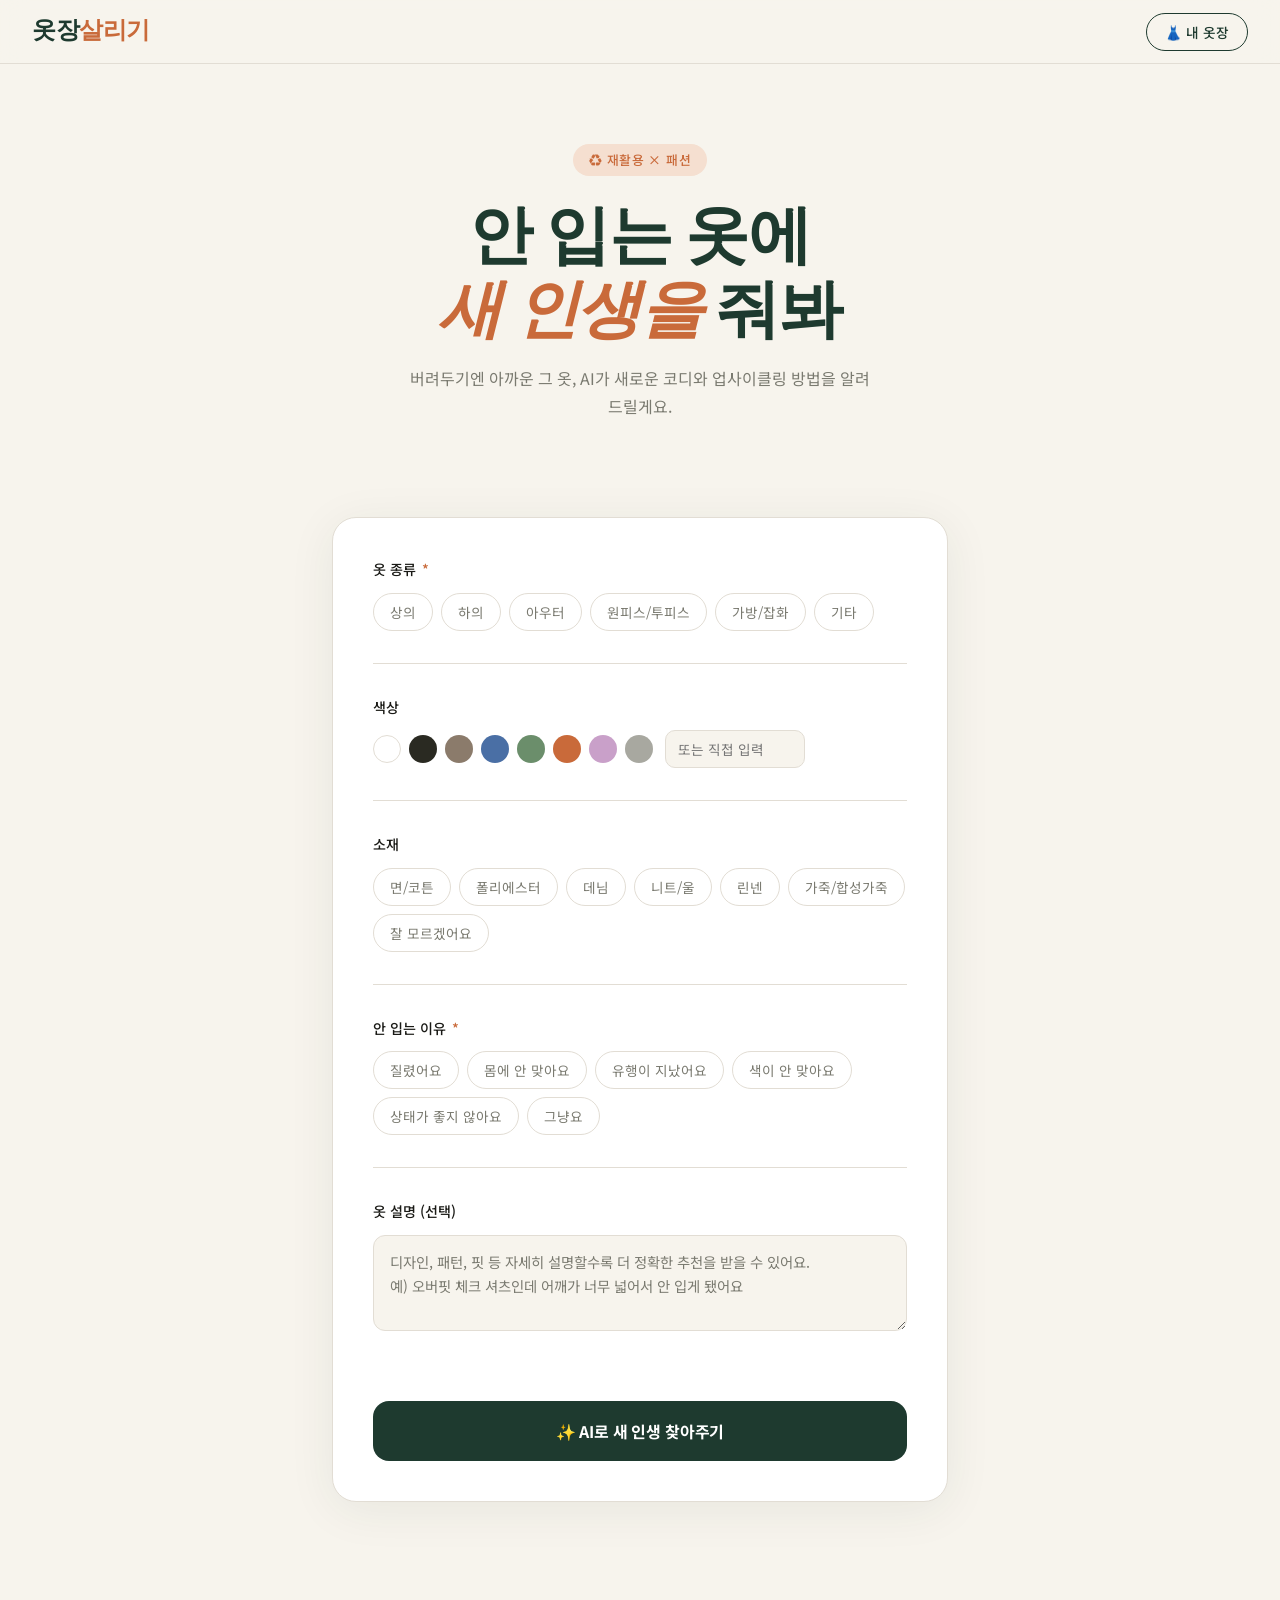
==== index.html @ a814841d "코드 포맷 정리" ====
<!doctype html>
<html lang="ko">
  <head>
    <meta charset="UTF-8" />
    <meta name="viewport" content="width=device-width, initial-scale=1.0" />
    <title>옷장살리기 — 안 입는 옷의 재발견</title>
    <link
      href="https://fonts.googleapis.com/css2?family=Noto+Sans+KR:wght@300;400;500;700&family=Cormorant+Garamond:ital,wght@0,400;0,600;1,400;1,600&display=swap"
      rel="stylesheet"
    />
    <link rel="stylesheet" href="style.css" />
  </head>
  <body>
    <!-- HEADER -->
    <header>
      <div class="logo">옷장<span>살리기</span></div>
      <button class="btn-closet" onclick="openCloset()">👗 내 옷장</button>
    </header>

    <!-- HERO -->
    <section class="hero">
      <div class="hero-badge">♻️ 재활용 × 패션</div>
      <h1>안 입는 옷에<br /><em>새 인생을</em> 줘봐</h1>
      <p>
        버려두기엔 아까운 그 옷, AI가 새로운 코디와 업사이클링 방법을
        알려드릴게요.
      </p>
    </section>

    <!-- FORM SECTION -->
    <section class="form-section" id="formSection">
      <div class="form-card">
        <!-- 종류 -->
        <div class="form-group">
          <label class="form-label">옷 종류 <span class="req">*</span></label>
          <div class="chips" id="chips-type">
            <button class="chip" onclick="toggleChip(this, 'type')">상의</button>
            <button class="chip" onclick="toggleChip(this, 'type')">하의</button>
            <button class="chip" onclick="toggleChip(this, 'type')">아우터</button>
            <button class="chip" onclick="toggleChip(this, 'type')">원피스/투피스</button>
            <button class="chip" onclick="toggleChip(this, 'type')">가방/잡화</button>
            <button class="chip" onclick="toggleChip(this, 'type')">기타</button>
          </div>
        </div>

        <div class="divider"></div>

        <!-- 색상 -->
        <div class="form-group">
          <label class="form-label">색상</label>
          <div style="display: flex; align-items: center; gap: 12px; flex-wrap: wrap">
            <div class="color-swatches" id="swatches">
              <div class="swatch" style="background: #ffffff; border: 1.5px solid #e2ddd4" title="화이트" onclick="selectColor(this, '화이트')"></div>
              <div class="swatch" style="background: #2a2a22" title="블랙" onclick="selectColor(this, '블랙')"></div>
              <div class="swatch" style="background: #8b7b6b" title="베이지/브라운" onclick="selectColor(this, '베이지')"></div>
              <div class="swatch" style="background: #4a6fa5" title="블루" onclick="selectColor(this, '블루')"></div>
              <div class="swatch" style="background: #6b8e6b" title="그린" onclick="selectColor(this, '그린')"></div>
              <div class="swatch" style="background: #c96a3a" title="오렌지/레드" onclick="selectColor(this, '레드/오렌지')"></div>
              <div class="swatch" style="background: #c9a0c9" title="퍼플/핑크" onclick="selectColor(this, '퍼플/핑크')"></div>
              <div class="swatch" style="background: #a8a8a0" title="그레이" onclick="selectColor(this, '그레이')"></div>
            </div>
            <input class="color-text" type="text" id="colorText" placeholder="또는 직접 입력" oninput="clearSwatches()" />
          </div>
        </div>

        <div class="divider"></div>

        <!-- 소재 -->
        <div class="form-group">
          <label class="form-label">소재</label>
          <div class="chips" id="chips-material">
            <button class="chip" onclick="toggleChip(this, 'material')">면/코튼</button>
            <button class="chip" onclick="toggleChip(this, 'material')">폴리에스터</button>
            <button class="chip" onclick="toggleChip(this, 'material')">데님</button>
            <button class="chip" onclick="toggleChip(this, 'material')">니트/울</button>
            <button class="chip" onclick="toggleChip(this, 'material')">린넨</button>
            <button class="chip" onclick="toggleChip(this, 'material')">가죽/합성가죽</button>
            <button class="chip" onclick="toggleChip(this, 'material')">잘 모르겠어요</button>
          </div>
        </div>

        <div class="divider"></div>

        <!-- 이유 -->
        <div class="form-group">
          <label class="form-label">안 입는 이유 <span class="req">*</span></label>
          <div class="chips" id="chips-reason">
            <button class="chip" onclick="toggleChip(this, 'reason')">질렸어요</button>
            <button class="chip" onclick="toggleChip(this, 'reason')">몸에 안 맞아요</button>
            <button class="chip" onclick="toggleChip(this, 'reason')">유행이 지났어요</button>
            <button class="chip" onclick="toggleChip(this, 'reason')">색이 안 맞아요</button>
            <button class="chip" onclick="toggleChip(this, 'reason')">상태가 좋지 않아요</button>
            <button class="chip" onclick="toggleChip(this, 'reason')">그냥요</button>
          </div>
        </div>

        <div class="divider"></div>

        <!-- 추가 설명 -->
        <div class="form-group">
          <label class="form-label">옷 설명 (선택)</label>
          <textarea
            class="form-textarea"
            id="description"
            placeholder="디자인, 패턴, 핏 등 자세히 설명할수록 더 정확한 추천을 받을 수 있어요.&#10;예) 오버핏 체크 셔츠인데 어깨가 너무 넓어서 안 입게 됐어요"
          ></textarea>
        </div>

        <button class="btn-analyze" id="analyzeBtn" onclick="analyze()">
          ✨ AI로 새 인생 찾아주기
        </button>
      </div>
    </section>

    <!-- LOADING -->
    <div class="loading-state" id="loadingState">
      <div class="loading-ring"></div>
      <p class="loading-text" id="loadingText">AI가 옷을 분석하고 있어요...</p>
    </div>

    <!-- RESULT SECTION -->
    <section class="result-section" id="resultSection">
      <div class="result-header">
        <h2>분석 완료! 🎉</h2>
        <p class="result-sub">이 옷에 딱 맞는 방법을 찾았어요</p>
        <div class="result-tags" id="resultTags"></div>
      </div>

      <div class="result-grid">
        <div class="result-card" id="coordCard">
          <div class="result-card-header">
            <div class="card-icon icon-coord">👗</div>
            <div>
              <div class="card-title">코디 추천</div>
              <div class="card-sub">새로운 스타일링 아이디어</div>
            </div>
          </div>
          <div class="result-content" id="coordContent"></div>
        </div>

        <div class="result-card" id="upcycleCard">
          <div class="result-card-header">
            <div class="card-icon icon-upcycle">✂️</div>
            <div>
              <div class="card-title">업사이클링 가이드</div>
              <div class="card-sub">새 아이템으로 변신</div>
            </div>
          </div>
          <div class="result-content" id="upcycleContent"></div>
        </div>
      </div>

      <div class="action-row">
        <button class="btn-save" id="saveBtn" onclick="saveToCloset()">💾 내 옷장에 저장</button>
        <button class="btn-reset" onclick="reset()">다른 옷 분석하기</button>
      </div>
    </section>

    <!-- 내 옷장 MODAL -->
    <div class="overlay" id="overlay" onclick="closeIfOverlay(event)">
      <div class="modal">
        <div class="modal-head">
          <h2 class="modal-title">내 옷장</h2>
          <button class="modal-close" onclick="closeCloset()">✕</button>
        </div>
        <div id="closetList"></div>
      </div>
    </div>

    <script src="script.js"></script>
  </body>
</html>
---- style.css ----
*,
*::before,
*::after {
  box-sizing: border-box;
  margin: 0;
  padding: 0;
}

:root {
  --bg: #f7f4ed;
  --bg-card: #ffffff;
  --primary: #1e3a2f;
  --primary-soft: #2d5444;
  --accent: #c96a3a;
  --accent-light: #f5dfd0;
  --text: #1a1a16;
  --text-muted: #7a7a70;
  --border: #e2ddd4;
  --radius: 20px;
}

html {
  scroll-behavior: smooth;
}

body {
  font-family: "Noto Sans KR", sans-serif;
  background: var(--bg);
  color: var(--text);
  min-height: 100vh;
  line-height: 1.6;
}

/* ── HEADER ── */
header {
  position: sticky;
  top: 0;
  z-index: 100;
  background: rgba(247, 244, 237, 0.9);
  backdrop-filter: blur(12px);
  border-bottom: 1px solid var(--border);
  padding: 0 2rem;
  height: 64px;
  display: flex;
  align-items: center;
  justify-content: space-between;
}

.logo {
  font-family: "Cormorant Garamond", serif;
  font-size: 1.5rem;
  font-weight: 600;
  color: var(--primary);
  letter-spacing: -0.02em;
}
.logo span {
  color: var(--accent);
}

.btn-closet {
  display: flex;
  align-items: center;
  gap: 6px;
  padding: 8px 18px;
  border: 1.5px solid var(--primary);
  border-radius: 100px;
  background: transparent;
  color: var(--primary);
  font-family: "Noto Sans KR", sans-serif;
  font-size: 0.85rem;
  font-weight: 500;
  cursor: pointer;
  transition: all 0.2s;
}
.btn-closet:hover {
  background: var(--primary);
  color: white;
}

/* ── HERO ── */
.hero {
  padding: 5rem 2rem 3rem;
  max-width: 720px;
  margin: 0 auto;
  text-align: center;
}

.hero-badge {
  display: inline-block;
  padding: 6px 16px;
  background: var(--accent-light);
  color: var(--accent);
  border-radius: 100px;
  font-size: 0.8rem;
  font-weight: 500;
  margin-bottom: 1.5rem;
  letter-spacing: 0.03em;
}

.hero h1 {
  font-family: "Cormorant Garamond", serif;
  font-size: clamp(2.6rem, 6vw, 4rem);
  font-weight: 600;
  line-height: 1.15;
  color: var(--primary);
  margin-bottom: 1rem;
  letter-spacing: -0.02em;
}
.hero h1 em {
  font-style: italic;
  color: var(--accent);
}

.hero p {
  font-size: 1rem;
  color: var(--text-muted);
  max-width: 460px;
  margin: 0 auto 3rem;
  line-height: 1.8;
}

/* ── FORM ── */
.form-section {
  max-width: 680px;
  margin: 0 auto;
  padding: 0 2rem 8rem;
}

.form-card {
  background: var(--bg-card);
  border: 1px solid var(--border);
  border-radius: 24px;
  padding: 2.5rem;
  box-shadow: 0 8px 48px rgba(30, 58, 47, 0.07);
}

.form-group {
  margin-bottom: 2rem;
}
.form-group:last-child {
  margin-bottom: 0;
}

.form-label {
  display: block;
  font-size: 0.88rem;
  font-weight: 500;
  color: var(--text);
  margin-bottom: 0.75rem;
}
.form-label .req {
  color: var(--accent);
  margin-left: 2px;
}

.chips {
  display: flex;
  flex-wrap: wrap;
  gap: 8px;
}

.chip {
  padding: 8px 16px;
  border: 1.5px solid var(--border);
  border-radius: 100px;
  background: transparent;
  color: var(--text-muted);
  font-family: "Noto Sans KR", sans-serif;
  font-size: 0.85rem;
  font-weight: 400;
  cursor: pointer;
  transition: all 0.18s;
  user-select: none;
}
.chip:hover {
  border-color: var(--primary);
  color: var(--primary);
  background: rgba(30, 58, 47, 0.04);
}
.chip.active {
  border-color: var(--primary);
  background: var(--primary);
  color: white;
}

.divider {
  height: 1px;
  background: var(--border);
  margin: 2rem 0;
}

.color-swatches {
  display: flex;
  gap: 8px;
  flex-wrap: wrap;
}
.swatch {
  width: 28px;
  height: 28px;
  border-radius: 50%;
  cursor: pointer;
  border: 2px solid transparent;
  transition: transform 0.15s;
}
.swatch:hover {
  transform: scale(1.15);
}
.swatch.active {
  border-color: var(--text);
  transform: scale(1.1);
}

.color-text {
  font-size: 0.85rem;
  color: var(--text-muted);
  padding: 8px 12px;
  border: 1.5px solid var(--border);
  border-radius: 10px;
  background: var(--bg);
  font-family: "Noto Sans KR", sans-serif;
  outline: none;
  width: 140px;
  transition: border-color 0.2s;
}
.color-text:focus {
  border-color: var(--primary);
}

.form-textarea {
  width: 100%;
  padding: 14px 16px;
  border: 1.5px solid var(--border);
  border-radius: 12px;
  background: var(--bg);
  font-family: "Noto Sans KR", sans-serif;
  font-size: 0.9rem;
  color: var(--text);
  resize: vertical;
  min-height: 96px;
  outline: none;
  transition: border-color 0.2s;
  line-height: 1.7;
}
.form-textarea:focus {
  border-color: var(--primary);
}
.form-textarea::placeholder {
  color: var(--text-muted);
}

.btn-analyze {
  width: 100%;
  padding: 18px;
  background: var(--primary);
  color: white;
  border: none;
  border-radius: 16px;
  font-family: "Noto Sans KR", sans-serif;
  font-size: 1rem;
  font-weight: 700;
  cursor: pointer;
  transition: all 0.2s;
  margin-top: 2rem;
  letter-spacing: -0.01em;
}
.btn-analyze:hover {
  background: var(--primary-soft);
  transform: translateY(-2px);
  box-shadow: 0 10px 36px rgba(30, 58, 47, 0.22);
}
.btn-analyze:active {
  transform: translateY(0);
}
.btn-analyze:disabled {
  opacity: 0.55;
  cursor: not-allowed;
  transform: none;
  box-shadow: none;
}

/* ── LOADING ── */
.loading-state {
  text-align: center;
  padding: 6rem 2rem;
  display: none;
}

.loading-ring {
  width: 56px;
  height: 56px;
  margin: 0 auto 2rem;
  border: 3px solid var(--border);
  border-top-color: var(--primary);
  border-radius: 50%;
  animation: spin 0.9s linear infinite;
}
@keyframes spin {
  to {
    transform: rotate(360deg);
  }
}

.loading-text {
  font-size: 1rem;
  color: var(--text-muted);
  transition: opacity 0.3s;
}

/* ── RESULT ── */
.result-section {
  max-width: 680px;
  margin: 0 auto;
  padding: 0 2rem 8rem;
  display: none;
}

.result-header {
  text-align: center;
  margin-bottom: 2rem;
}
.result-header h2 {
  font-family: "Cormorant Garamond", serif;
  font-size: 2.2rem;
  font-weight: 600;
  color: var(--primary);
  margin-bottom: 0.4rem;
}
.result-sub {
  font-size: 0.88rem;
  color: var(--text-muted);
}
.result-tags {
  display: flex;
  justify-content: center;
  gap: 8px;
  flex-wrap: wrap;
  margin-top: 0.75rem;
}
.result-tag {
  padding: 4px 12px;
  border-radius: 100px;
  background: var(--accent-light);
  color: var(--accent);
  font-size: 0.8rem;
  font-weight: 500;
}

.result-grid {
  display: grid;
  grid-template-columns: 1fr 1fr;
  gap: 1rem;
  margin-bottom: 1.25rem;
}
@media (max-width: 540px) {
  .result-grid {
    grid-template-columns: 1fr;
  }
}

.result-card {
  background: var(--bg-card);
  border: 1px solid var(--border);
  border-radius: 20px;
  padding: 1.75rem;
  box-shadow: 0 4px 30px rgba(30, 58, 47, 0.05);
  opacity: 0;
  transform: translateY(18px);
  transition:
    opacity 0.45s,
    transform 0.45s;
}
.result-card:nth-child(2) {
  transition-delay: 0.1s;
}
.result-card.visible {
  opacity: 1;
  transform: translateY(0);
}

.result-card-header {
  display: flex;
  align-items: center;
  gap: 10px;
  margin-bottom: 1.25rem;
}

.card-icon {
  width: 40px;
  height: 40px;
  border-radius: 12px;
  display: flex;
  align-items: center;
  justify-content: center;
  font-size: 20px;
  flex-shrink: 0;
}
.icon-coord {
  background: rgba(30, 58, 47, 0.1);
}
.icon-upcycle {
  background: rgba(201, 106, 58, 0.1);
}

.card-title {
  font-weight: 700;
  font-size: 0.95rem;
  color: var(--text);
}
.card-sub {
  font-size: 0.78rem;
  color: var(--text-muted);
  margin-top: 1px;
}

.result-content {
  font-size: 0.88rem;
  color: var(--text);
  line-height: 1.85;
  white-space: pre-wrap;
}

.action-row {
  display: flex;
  gap: 10px;
  margin-bottom: 0;
}

.btn-save {
  flex: 1;
  padding: 15px;
  border: 2px solid var(--accent);
  border-radius: 14px;
  background: transparent;
  color: var(--accent);
  font-family: "Noto Sans KR", sans-serif;
  font-size: 0.9rem;
  font-weight: 700;
  cursor: pointer;
  transition: all 0.2s;
}
.btn-save:hover {
  background: var(--accent);
  color: white;
}

.btn-reset {
  flex: 1;
  padding: 15px;
  border: 1.5px solid var(--border);
  border-radius: 14px;
  background: transparent;
  color: var(--text-muted);
  font-family: "Noto Sans KR", sans-serif;
  font-size: 0.9rem;
  cursor: pointer;
  transition: all 0.2s;
}
.btn-reset:hover {
  border-color: var(--primary);
  color: var(--primary);
}

/* ── MODAL ── */
.overlay {
  position: fixed;
  inset: 0;
  background: rgba(0, 0, 0, 0.35);
  z-index: 200;
  display: none;
  align-items: flex-end;
  justify-content: center;
}
.overlay.open {
  display: flex;
}

.modal {
  background: var(--bg-card);
  border-radius: 24px 24px 0 0;
  width: 100%;
  max-width: 680px;
  max-height: 78vh;
  overflow-y: auto;
  padding: 2rem;
  animation: slideUp 0.28s ease;
}
@keyframes slideUp {
  from {
    transform: translateY(100%);
    opacity: 0;
  }
  to {
    transform: translateY(0);
    opacity: 1;
  }
}

.modal-head {
  display: flex;
  align-items: center;
  justify-content: space-between;
  margin-bottom: 1.5rem;
}
.modal-title {
  font-family: "Cormorant Garamond", serif;
  font-size: 1.6rem;
  font-weight: 600;
  color: var(--primary);
}
.modal-close {
  width: 32px;
  height: 32px;
  border: none;
  background: #eceae2;
  border-radius: 50%;
  cursor: pointer;
  font-size: 1rem;
  display: flex;
  align-items: center;
  justify-content: center;
  color: var(--text-muted);
}

.closet-empty {
  text-align: center;
  padding: 3rem 1rem;
  color: var(--text-muted);
  font-size: 0.95rem;
}

.closet-item {
  border: 1px solid var(--border);
  border-radius: 14px;
  padding: 1.1rem 1.25rem;
  margin-bottom: 0.75rem;
  cursor: pointer;
  transition: all 0.15s;
}
.closet-item:hover {
  border-color: var(--primary);
  background: rgba(30, 58, 47, 0.02);
}

.closet-item-top {
  display: flex;
  justify-content: space-between;
  align-items: center;
  margin-bottom: 0.5rem;
}
.closet-item-name {
  font-weight: 500;
  font-size: 0.9rem;
}
.closet-item-date {
  font-size: 0.78rem;
  color: var(--text-muted);
}

.closet-chips {
  display: flex;
  gap: 6px;
  flex-wrap: wrap;
}
.closet-chip {
  padding: 3px 10px;
  border-radius: 100px;
  background: #eceae2;
  color: var(--text-muted);
  font-size: 0.75rem;
}
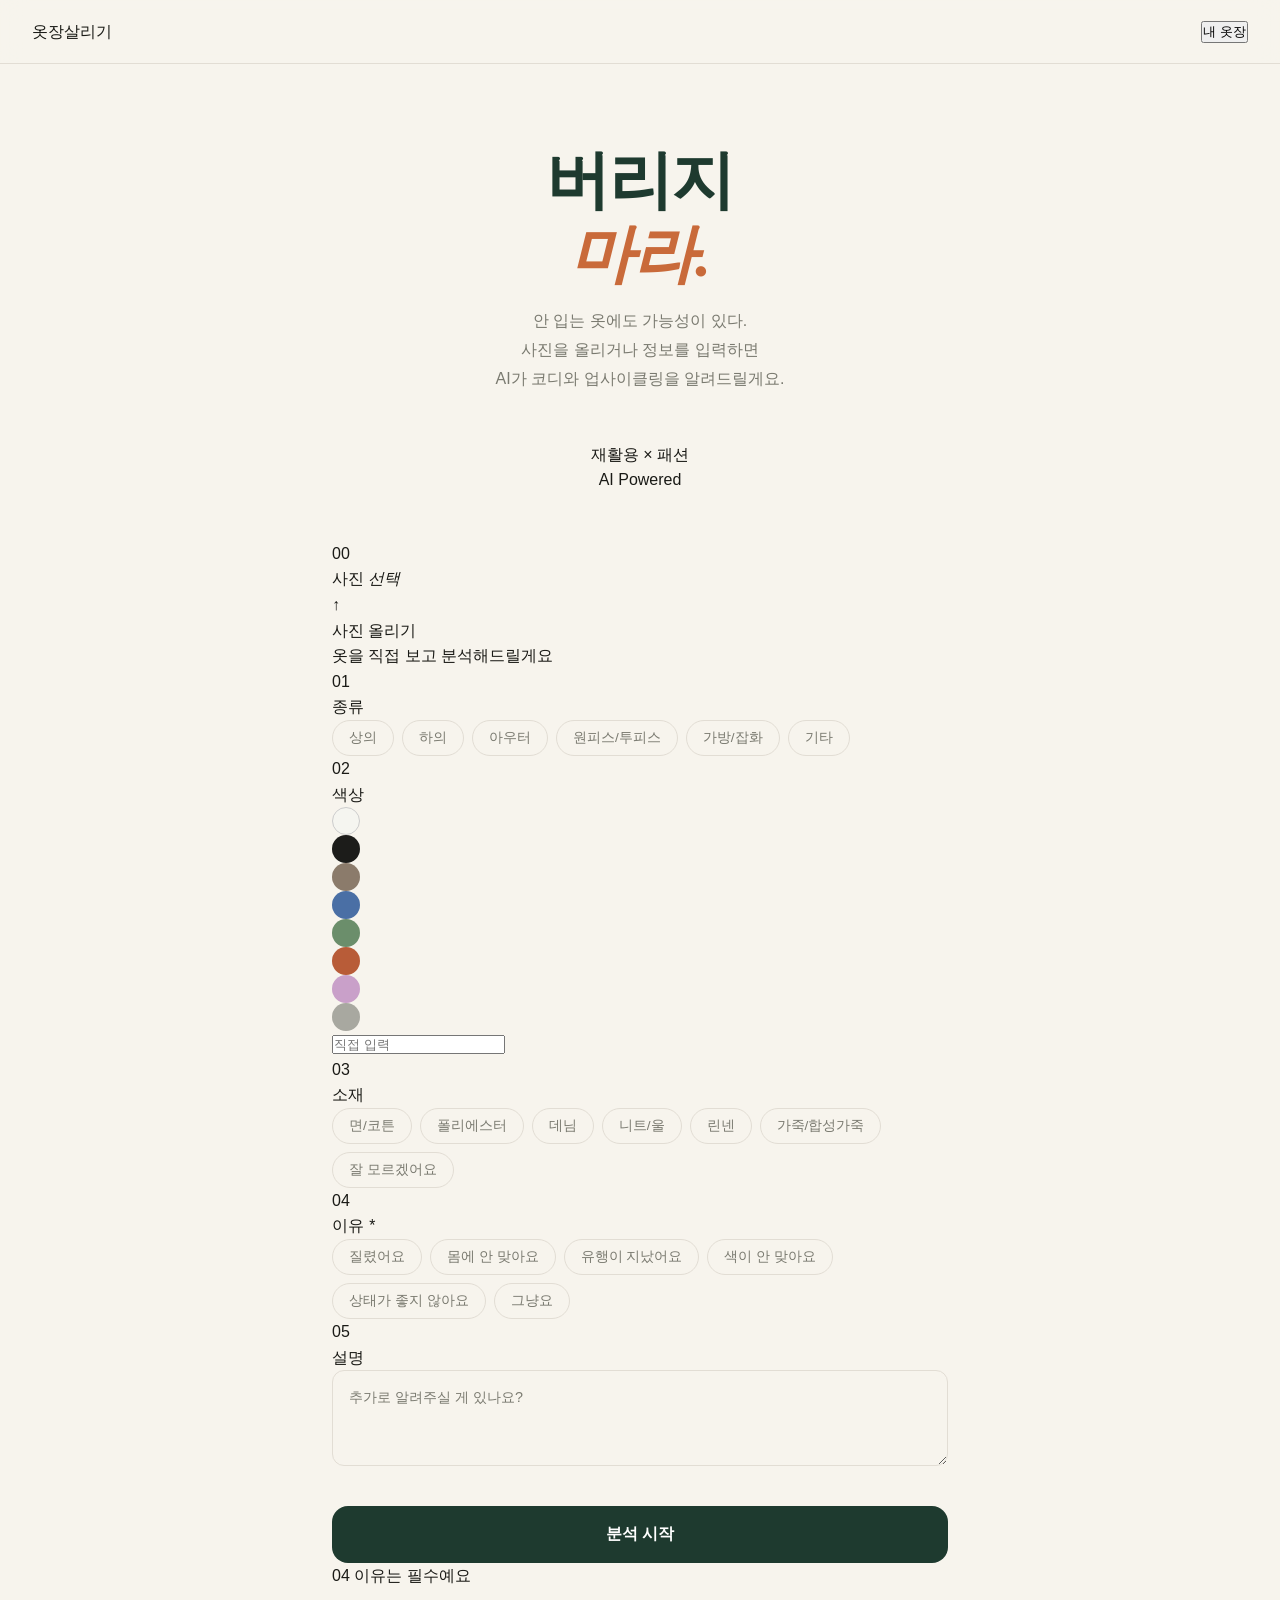
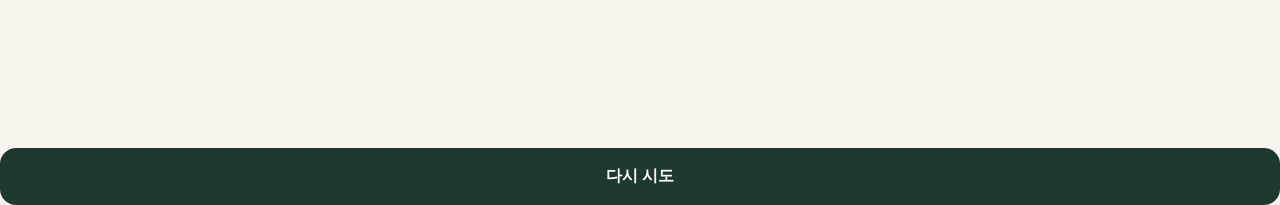
==== commit 77b657e2: "index.html 코드 수정" ====
--- a/index.html
+++ b/index.html
@@ -3,165 +3,203 @@
   <head>
     <meta charset="UTF-8" />
     <meta name="viewport" content="width=device-width, initial-scale=1.0" />
-    <title>옷장살리기 — 안 입는 옷의 재발견</title>
+    <title>버리지마 — 옷장살리기</title>
     <link
-      href="https://fonts.googleapis.com/css2?family=Noto+Sans+KR:wght@300;400;500;700&family=Cormorant+Garamond:ital,wght@0,400;0,600;1,400;1,600&display=swap"
+      href="https://fonts.googleapis.com/css2?family=Playfair+Display:ital,wght@0,400;0,700;1,400;1,700&family=DM+Sans:opsz,wght@9..40,300;9..40,400;9..40,500&display=swap"
       rel="stylesheet"
     />
     <link rel="stylesheet" href="style.css" />
   </head>
   <body>
-    <!-- HEADER -->
     <header>
-      <div class="logo">옷장<span>살리기</span></div>
-      <button class="btn-closet" onclick="openCloset()">👗 내 옷장</button>
+      <div class="pf" style="font-size: 1rem">옷장살리기</div>
+      <button class="btn-sm" id="closetBtn">내 옷장</button>
     </header>
 
-    <!-- HERO -->
     <section class="hero">
-      <div class="hero-badge">♻️ 재활용 × 패션</div>
-      <h1>안 입는 옷에<br /><em>새 인생을</em> 줘봐</h1>
-      <p>
-        버려두기엔 아까운 그 옷, AI가 새로운 코디와 업사이클링 방법을
-        알려드릴게요.
-      </p>
+      <h1 class="pf">버리지<br /><em>마라.</em></h1>
+      <div class="hero-foot">
+        <p class="hero-desc">
+          안 입는 옷에도 가능성이 있다.<br />사진을 올리거나 정보를 입력하면<br />AI가
+          코디와 업사이클링을 알려드릴게요.
+        </p>
+        <div class="hero-tag">재활용 × 패션<br />AI Powered</div>
+      </div>
     </section>
 
-    <!-- FORM SECTION -->
     <section class="form-section" id="formSection">
-      <div class="form-card">
-        <!-- 종류 -->
-        <div class="form-group">
-          <label class="form-label">옷 종류 <span class="req">*</span></label>
-          <div class="chips" id="chips-type">
-            <button class="chip" onclick="toggleChip(this, 'type')">상의</button>
-            <button class="chip" onclick="toggleChip(this, 'type')">하의</button>
-            <button class="chip" onclick="toggleChip(this, 'type')">아우터</button>
-            <button class="chip" onclick="toggleChip(this, 'type')">원피스/투피스</button>
-            <button class="chip" onclick="toggleChip(this, 'type')">가방/잡화</button>
-            <button class="chip" onclick="toggleChip(this, 'type')">기타</button>
+      <div class="form-row">
+        <div>
+          <div class="row-num">00</div>
+          <div class="row-name pf">사진 <em>선택</em></div>
+        </div>
+        <div id="uploadArea">
+          <div class="upload-area" id="uploadBox">
+            <div class="upload-icon">↑</div>
+            <div class="upload-label">사진 올리기</div>
+            <div class="upload-sub">옷을 직접 보고 분석해드릴게요</div>
           </div>
-        </div>
-
-        <div class="divider"></div>
-
-        <!-- 색상 -->
-        <div class="form-group">
-          <label class="form-label">색상</label>
-          <div style="display: flex; align-items: center; gap: 12px; flex-wrap: wrap">
-            <div class="color-swatches" id="swatches">
-              <div class="swatch" style="background: #ffffff; border: 1.5px solid #e2ddd4" title="화이트" onclick="selectColor(this, '화이트')"></div>
-              <div class="swatch" style="background: #2a2a22" title="블랙" onclick="selectColor(this, '블랙')"></div>
-              <div class="swatch" style="background: #8b7b6b" title="베이지/브라운" onclick="selectColor(this, '베이지')"></div>
-              <div class="swatch" style="background: #4a6fa5" title="블루" onclick="selectColor(this, '블루')"></div>
-              <div class="swatch" style="background: #6b8e6b" title="그린" onclick="selectColor(this, '그린')"></div>
-              <div class="swatch" style="background: #c96a3a" title="오렌지/레드" onclick="selectColor(this, '레드/오렌지')"></div>
-              <div class="swatch" style="background: #c9a0c9" title="퍼플/핑크" onclick="selectColor(this, '퍼플/핑크')"></div>
-              <div class="swatch" style="background: #a8a8a0" title="그레이" onclick="selectColor(this, '그레이')"></div>
-            </div>
-            <input class="color-text" type="text" id="colorText" placeholder="또는 직접 입력" oninput="clearSwatches()" />
+          <input
+            type="file"
+            id="fileInput"
+            accept="image/*"
+            style="display: none"
+          />
+        </div>
+      </div>
+      <div class="form-row">
+        <div>
+          <div class="row-num">01</div>
+          <div class="row-name pf">종류</div>
+        </div>
+        <div class="chips">
+          <button class="chip" data-group="type">상의</button>
+          <button class="chip" data-group="type">하의</button>
+          <button class="chip" data-group="type">아우터</button>
+          <button class="chip" data-group="type">원피스/투피스</button>
+          <button class="chip" data-group="type">가방/잡화</button>
+          <button class="chip" data-group="type">기타</button>
+        </div>
+      </div>
+      <div class="form-row" id="colorRow">
+        <div>
+          <div class="row-num">02</div>
+          <div class="row-name pf">색상</div>
+        </div>
+        <div>
+          <div class="swatch-row">
+            <div
+              class="swatch"
+              style="background: #f5f5f0; border: 1px solid #ccc"
+              data-color="화이트"
+            ></div>
+            <div
+              class="swatch"
+              style="background: #1c1c1a"
+              data-color="블랙"
+            ></div>
+            <div
+              class="swatch"
+              style="background: #8b7b6b"
+              data-color="베이지"
+            ></div>
+            <div
+              class="swatch"
+              style="background: #4a6fa5"
+              data-color="블루"
+            ></div>
+            <div
+              class="swatch"
+              style="background: #6b8e6b"
+              data-color="그린"
+            ></div>
+            <div
+              class="swatch"
+              style="background: #b85c38"
+              data-color="레드/오렌지"
+            ></div>
+            <div
+              class="swatch"
+              style="background: #c9a0c9"
+              data-color="퍼플/핑크"
+            ></div>
+            <div
+              class="swatch"
+              style="background: #a8a8a0"
+              data-color="그레이"
+            ></div>
           </div>
-        </div>
-
-        <div class="divider"></div>
-
-        <!-- 소재 -->
-        <div class="form-group">
-          <label class="form-label">소재</label>
-          <div class="chips" id="chips-material">
-            <button class="chip" onclick="toggleChip(this, 'material')">면/코튼</button>
-            <button class="chip" onclick="toggleChip(this, 'material')">폴리에스터</button>
-            <button class="chip" onclick="toggleChip(this, 'material')">데님</button>
-            <button class="chip" onclick="toggleChip(this, 'material')">니트/울</button>
-            <button class="chip" onclick="toggleChip(this, 'material')">린넨</button>
-            <button class="chip" onclick="toggleChip(this, 'material')">가죽/합성가죽</button>
-            <button class="chip" onclick="toggleChip(this, 'material')">잘 모르겠어요</button>
-          </div>
-        </div>
-
-        <div class="divider"></div>
-
-        <!-- 이유 -->
-        <div class="form-group">
-          <label class="form-label">안 입는 이유 <span class="req">*</span></label>
-          <div class="chips" id="chips-reason">
-            <button class="chip" onclick="toggleChip(this, 'reason')">질렸어요</button>
-            <button class="chip" onclick="toggleChip(this, 'reason')">몸에 안 맞아요</button>
-            <button class="chip" onclick="toggleChip(this, 'reason')">유행이 지났어요</button>
-            <button class="chip" onclick="toggleChip(this, 'reason')">색이 안 맞아요</button>
-            <button class="chip" onclick="toggleChip(this, 'reason')">상태가 좋지 않아요</button>
-            <button class="chip" onclick="toggleChip(this, 'reason')">그냥요</button>
-          </div>
-        </div>
-
-        <div class="divider"></div>
-
-        <!-- 추가 설명 -->
-        <div class="form-group">
-          <label class="form-label">옷 설명 (선택)</label>
-          <textarea
-            class="form-textarea"
-            id="description"
-            placeholder="디자인, 패턴, 핏 등 자세히 설명할수록 더 정확한 추천을 받을 수 있어요.&#10;예) 오버핏 체크 셔츠인데 어깨가 너무 넓어서 안 입게 됐어요"
-          ></textarea>
-        </div>
-
-        <button class="btn-analyze" id="analyzeBtn" onclick="analyze()">
-          ✨ AI로 새 인생 찾아주기
-        </button>
+          <input
+            class="color-input"
+            type="text"
+            id="colorText"
+            placeholder="직접 입력"
+          />
+        </div>
+      </div>
+      <div class="form-row">
+        <div>
+          <div class="row-num">03</div>
+          <div class="row-name pf">소재</div>
+        </div>
+        <div class="chips">
+          <button class="chip" data-group="material">면/코튼</button>
+          <button class="chip" data-group="material">폴리에스터</button>
+          <button class="chip" data-group="material">데님</button>
+          <button class="chip" data-group="material">니트/울</button>
+          <button class="chip" data-group="material">린넨</button>
+          <button class="chip" data-group="material">가죽/합성가죽</button>
+          <button class="chip" data-group="material">잘 모르겠어요</button>
+        </div>
+      </div>
+      <div class="form-row">
+        <div>
+          <div class="row-num">04</div>
+          <div class="row-name pf">이유 <em>*</em></div>
+        </div>
+        <div class="chips">
+          <button class="chip" data-group="reason">질렸어요</button>
+          <button class="chip" data-group="reason">몸에 안 맞아요</button>
+          <button class="chip" data-group="reason">유행이 지났어요</button>
+          <button class="chip" data-group="reason">색이 안 맞아요</button>
+          <button class="chip" data-group="reason">상태가 좋지 않아요</button>
+          <button class="chip" data-group="reason">그냥요</button>
+        </div>
+      </div>
+      <div class="form-row last">
+        <div>
+          <div class="row-num">05</div>
+          <div class="row-name pf">설명</div>
+        </div>
+        <textarea
+          class="form-textarea"
+          id="description"
+          placeholder="추가로 알려주실 게 있나요?"
+        ></textarea>
+      </div>
+      <div class="submit-area">
+        <button class="btn-analyze" id="analyzeBtn">분석 시작</button>
+        <span class="submit-hint">04 이유는 필수예요</span>
       </div>
     </section>
 
-    <!-- LOADING -->
     <div class="loading-state" id="loadingState">
-      <div class="loading-ring"></div>
-      <p class="loading-text" id="loadingText">AI가 옷을 분석하고 있어요...</p>
+      <div class="loading-bar-wrap"><div class="loading-bar"></div></div>
+      <p class="loading-text" id="loadingText">분석하는 중</p>
     </div>
 
-    <!-- RESULT SECTION -->
+    <div class="error-state" id="errorState">
+      <p class="error-msg" id="errorMsg"></p>
+      <button class="btn-analyze" id="retryBtn">다시 시도</button>
+    </div>
+
     <section class="result-section" id="resultSection">
-      <div class="result-header">
-        <h2>분석 완료! 🎉</h2>
-        <p class="result-sub">이 옷에 딱 맞는 방법을 찾았어요</p>
+      <div class="result-head">
+        <div id="resultImg"></div>
+        <h2 class="pf" id="resultTitle">분석<br /><em>완료.</em></h2>
         <div class="result-tags" id="resultTags"></div>
       </div>
-
       <div class="result-grid">
         <div class="result-card" id="coordCard">
-          <div class="result-card-header">
-            <div class="card-icon icon-coord">👗</div>
-            <div>
-              <div class="card-title">코디 추천</div>
-              <div class="card-sub">새로운 스타일링 아이디어</div>
-            </div>
-          </div>
-          <div class="result-content" id="coordContent"></div>
-        </div>
-
+          <div class="card-label">01 코디 추천</div>
+          <div id="coordContent"></div>
+        </div>
         <div class="result-card" id="upcycleCard">
-          <div class="result-card-header">
-            <div class="card-icon icon-upcycle">✂️</div>
-            <div>
-              <div class="card-title">업사이클링 가이드</div>
-              <div class="card-sub">새 아이템으로 변신</div>
-            </div>
-          </div>
-          <div class="result-content" id="upcycleContent"></div>
-        </div>
-      </div>
-
-      <div class="action-row">
-        <button class="btn-save" id="saveBtn" onclick="saveToCloset()">💾 내 옷장에 저장</button>
-        <button class="btn-reset" onclick="reset()">다른 옷 분석하기</button>
+          <div class="card-label">02 업사이클링</div>
+          <div id="upcycleContent"></div>
+        </div>
+      </div>
+      <div class="result-actions" id="resultActions">
+        <button class="btn-save" id="saveBtn">내 옷장에 저장</button>
+        <button class="btn-reset" id="resetBtn">다른 옷 분석하기</button>
       </div>
     </section>
 
-    <!-- 내 옷장 MODAL -->
-    <div class="overlay" id="overlay" onclick="closeIfOverlay(event)">
+    <div class="overlay" id="overlay">
       <div class="modal">
         <div class="modal-head">
-          <h2 class="modal-title">내 옷장</h2>
-          <button class="modal-close" onclick="closeCloset()">✕</button>
+          <div class="pf" style="font-size: 1.1rem">내 옷장</div>
+          <button class="modal-close" id="modalClose">✕ 닫기</button>
         </div>
         <div id="closetList"></div>
       </div>
@@ -169,4 +207,4 @@
 
     <script src="script.js"></script>
   </body>
-</html>+</html>
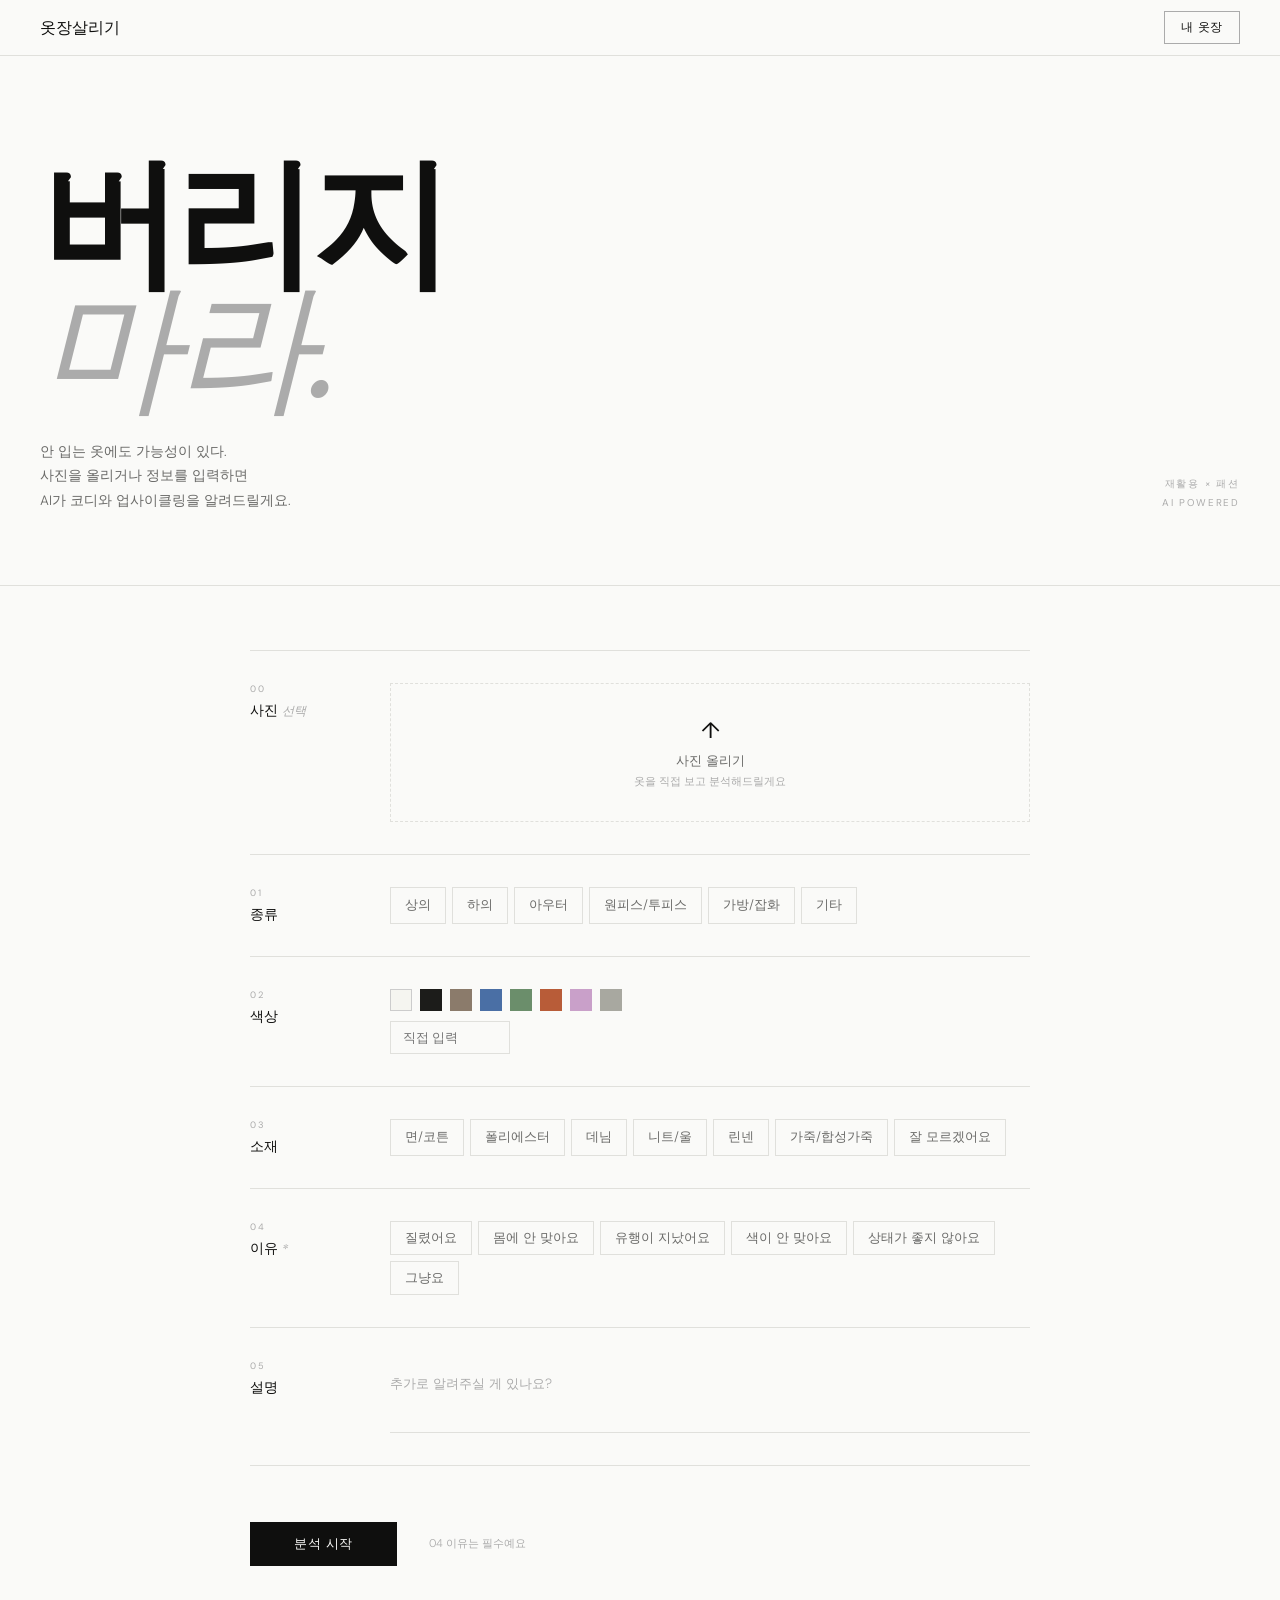
==== commit 8666dc7a: "코드 전체 수정" ====
--- a/index.html
+++ b/index.html
@@ -4,11 +4,8 @@
     <meta charset="UTF-8" />
     <meta name="viewport" content="width=device-width, initial-scale=1.0" />
     <title>버리지마 — 옷장살리기</title>
-    <link
-      href="https://fonts.googleapis.com/css2?family=Playfair+Display:ital,wght@0,400;0,700;1,400;1,700&family=DM+Sans:opsz,wght@9..40,300;9..40,400;9..40,500&display=swap"
-      rel="stylesheet"
-    />
-    <link rel="stylesheet" href="style.css" />
+    <link href="https://fonts.googleapis.com/css2?family=Playfair+Display:ital,wght@0,400;0,700;1,400;1,700&family=DM+Sans:opsz,wght@9..40,300;9..40,400;9..40,500&display=swap" rel="stylesheet"/>
+    <link rel="stylesheet" href="style.css"/>
   </head>
   <body>
     <header>
@@ -20,8 +17,7 @@
       <h1 class="pf">버리지<br /><em>마라.</em></h1>
       <div class="hero-foot">
         <p class="hero-desc">
-          안 입는 옷에도 가능성이 있다.<br />사진을 올리거나 정보를 입력하면<br />AI가
-          코디와 업사이클링을 알려드릴게요.
+          안 입는 옷에도 가능성이 있다.<br />사진을 올리거나 정보를 입력하면<br />AI가 코디와 업사이클링을 알려드릴게요.
         </p>
         <div class="hero-tag">재활용 × 패션<br />AI Powered</div>
       </div>
@@ -39,14 +35,10 @@
             <div class="upload-label">사진 올리기</div>
             <div class="upload-sub">옷을 직접 보고 분석해드릴게요</div>
           </div>
-          <input
-            type="file"
-            id="fileInput"
-            accept="image/*"
-            style="display: none"
-          />
+          <input type="file" id="fileInput" accept="image/*" style="display: none"/>
         </div>
       </div>
+
       <div class="form-row">
         <div>
           <div class="row-num">01</div>
@@ -61,6 +53,7 @@
           <button class="chip" data-group="type">기타</button>
         </div>
       </div>
+
       <div class="form-row" id="colorRow">
         <div>
           <div class="row-num">02</div>
@@ -68,55 +61,19 @@
         </div>
         <div>
           <div class="swatch-row">
-            <div
-              class="swatch"
-              style="background: #f5f5f0; border: 1px solid #ccc"
-              data-color="화이트"
-            ></div>
-            <div
-              class="swatch"
-              style="background: #1c1c1a"
-              data-color="블랙"
-            ></div>
-            <div
-              class="swatch"
-              style="background: #8b7b6b"
-              data-color="베이지"
-            ></div>
-            <div
-              class="swatch"
-              style="background: #4a6fa5"
-              data-color="블루"
-            ></div>
-            <div
-              class="swatch"
-              style="background: #6b8e6b"
-              data-color="그린"
-            ></div>
-            <div
-              class="swatch"
-              style="background: #b85c38"
-              data-color="레드/오렌지"
-            ></div>
-            <div
-              class="swatch"
-              style="background: #c9a0c9"
-              data-color="퍼플/핑크"
-            ></div>
-            <div
-              class="swatch"
-              style="background: #a8a8a0"
-              data-color="그레이"
-            ></div>
+            <div class="swatch" style="background:#f5f5f0;border:1px solid #ccc" data-color="화이트"></div>
+            <div class="swatch" style="background:#1c1c1a" data-color="블랙"></div>
+            <div class="swatch" style="background:#8b7b6b" data-color="베이지"></div>
+            <div class="swatch" style="background:#4a6fa5" data-color="블루"></div>
+            <div class="swatch" style="background:#6b8e6b" data-color="그린"></div>
+            <div class="swatch" style="background:#b85c38" data-color="레드/오렌지"></div>
+            <div class="swatch" style="background:#c9a0c9" data-color="퍼플/핑크"></div>
+            <div class="swatch" style="background:#a8a8a0" data-color="그레이"></div>
           </div>
-          <input
-            class="color-input"
-            type="text"
-            id="colorText"
-            placeholder="직접 입력"
-          />
+          <input class="color-input" type="text" id="colorText" placeholder="직접 입력"/>
         </div>
       </div>
+
       <div class="form-row">
         <div>
           <div class="row-num">03</div>
@@ -132,6 +89,7 @@
           <button class="chip" data-group="material">잘 모르겠어요</button>
         </div>
       </div>
+
       <div class="form-row">
         <div>
           <div class="row-num">04</div>
@@ -146,17 +104,15 @@
           <button class="chip" data-group="reason">그냥요</button>
         </div>
       </div>
+
       <div class="form-row last">
         <div>
           <div class="row-num">05</div>
           <div class="row-name pf">설명</div>
         </div>
-        <textarea
-          class="form-textarea"
-          id="description"
-          placeholder="추가로 알려주실 게 있나요?"
-        ></textarea>
+        <textarea class="form-textarea" id="description" placeholder="추가로 알려주실 게 있나요?"></textarea>
       </div>
+
       <div class="submit-area">
         <button class="btn-analyze" id="analyzeBtn">분석 시작</button>
         <span class="submit-hint">04 이유는 필수예요</span>
@@ -207,4 +163,4 @@
 
     <script src="script.js"></script>
   </body>
-</html>
+</html>
--- a/style.css
+++ b/style.css
@@ -5,466 +5,500 @@
   margin: 0;
   padding: 0;
 }
-
 :root {
-  --bg: #f7f4ed;
-  --bg-card: #ffffff;
-  --primary: #1e3a2f;
-  --primary-soft: #2d5444;
-  --accent: #c96a3a;
-  --accent-light: #f5dfd0;
-  --text: #1a1a16;
-  --text-muted: #7a7a70;
-  --border: #e2ddd4;
-  --radius: 20px;
-}
-
-html {
-  scroll-behavior: smooth;
-}
-
+  --w: #fafaf8;
+  --b: #0f0f0e;
+  --g2: #e0e0dc;
+  --g3: #ababab;
+  --g4: #6a6a68;
+}
 body {
-  font-family: "Noto Sans KR", sans-serif;
-  background: var(--bg);
-  color: var(--text);
+  font-family: "DM Sans", sans-serif;
+  background: var(--w);
+  color: var(--b);
   min-height: 100vh;
-  line-height: 1.6;
-}
-
-/* ── HEADER ── */
+}
+.pf {
+  font-family: "Playfair Display", serif;
+}
 header {
+  display: flex;
+  align-items: center;
+  justify-content: space-between;
+  padding: 0 2.5rem;
+  height: 56px;
+  border-bottom: 1px solid var(--g2);
+  background: var(--w);
   position: sticky;
   top: 0;
   z-index: 100;
-  background: rgba(247, 244, 237, 0.9);
-  backdrop-filter: blur(12px);
-  border-bottom: 1px solid var(--border);
-  padding: 0 2rem;
-  height: 64px;
-  display: flex;
-  align-items: center;
-  justify-content: space-between;
-}
-
-.logo {
-  font-family: "Cormorant Garamond", serif;
-  font-size: 1.5rem;
-  font-weight: 600;
-  color: var(--primary);
-  letter-spacing: -0.02em;
-}
-.logo span {
-  color: var(--accent);
-}
-
-.btn-closet {
-  display: flex;
-  align-items: center;
-  gap: 6px;
-  padding: 8px 18px;
-  border: 1.5px solid var(--primary);
-  border-radius: 100px;
+}
+.btn-sm {
+  font-size: 0.75rem;
+  letter-spacing: 0.06em;
+  padding: 7px 16px;
+  border: 1px solid var(--g3);
   background: transparent;
-  color: var(--primary);
-  font-family: "Noto Sans KR", sans-serif;
-  font-size: 0.85rem;
-  font-weight: 500;
-  cursor: pointer;
-  transition: all 0.2s;
-}
-.btn-closet:hover {
-  background: var(--primary);
-  color: white;
-}
-
-/* ── HERO ── */
+  color: var(--b);
+  cursor: pointer;
+  transition: border-color 0.15s;
+  font-family: "DM Sans", sans-serif;
+}
+.btn-sm:hover {
+  border-color: var(--b);
+}
 .hero {
-  padding: 5rem 2rem 3rem;
-  max-width: 720px;
-  margin: 0 auto;
-  text-align: center;
-}
-
-.hero-badge {
-  display: inline-block;
-  padding: 6px 16px;
-  background: var(--accent-light);
-  color: var(--accent);
-  border-radius: 100px;
-  font-size: 0.8rem;
-  font-weight: 500;
-  margin-bottom: 1.5rem;
-  letter-spacing: 0.03em;
-}
-
+  padding: 6rem 2.5rem 4.5rem;
+  border-bottom: 1px solid var(--g2);
+}
 .hero h1 {
-  font-family: "Cormorant Garamond", serif;
-  font-size: clamp(2.6rem, 6vw, 4rem);
-  font-weight: 600;
-  line-height: 1.15;
-  color: var(--primary);
-  margin-bottom: 1rem;
-  letter-spacing: -0.02em;
+  font-family: "Playfair Display", serif;
+  font-size: clamp(4rem, 11vw, 9rem);
+  font-weight: 700;
+  line-height: 0.88;
+  letter-spacing: -0.04em;
 }
 .hero h1 em {
   font-style: italic;
-  color: var(--accent);
-}
-
-.hero p {
-  font-size: 1rem;
-  color: var(--text-muted);
-  max-width: 460px;
-  margin: 0 auto 3rem;
+  font-weight: 400;
+  color: var(--g3);
+}
+.hero-foot {
+  margin-top: 2.5rem;
+  display: flex;
+  align-items: flex-end;
+  justify-content: space-between;
+}
+.hero-desc {
+  font-size: 0.85rem;
+  color: var(--g4);
   line-height: 1.8;
-}
-
-/* ── FORM ── */
+  font-weight: 300;
+  max-width: 260px;
+}
+.hero-tag {
+  font-size: 0.62rem;
+  letter-spacing: 0.18em;
+  text-transform: uppercase;
+  color: var(--g3);
+  text-align: right;
+  line-height: 2;
+}
 .form-section {
-  max-width: 680px;
+  max-width: 860px;
   margin: 0 auto;
-  padding: 0 2rem 8rem;
-}
-
-.form-card {
-  background: var(--bg-card);
-  border: 1px solid var(--border);
-  border-radius: 24px;
-  padding: 2.5rem;
-  box-shadow: 0 8px 48px rgba(30, 58, 47, 0.07);
-}
-
-.form-group {
-  margin-bottom: 2rem;
-}
-.form-group:last-child {
-  margin-bottom: 0;
-}
-
-.form-label {
+  padding: 4rem 2.5rem 6rem;
+}
+.form-row {
+  display: grid;
+  grid-template-columns: 140px 1fr;
+  border-top: 1px solid var(--g2);
+  padding: 2rem 0;
+}
+.form-row.last {
+  border-bottom: 1px solid var(--g2);
+}
+.row-num {
+  font-size: 0.58rem;
+  letter-spacing: 0.2em;
+  text-transform: uppercase;
+  color: var(--g3);
+  margin-bottom: 4px;
+}
+.row-name {
+  font-family: "Playfair Display", serif;
+  font-size: 0.9rem;
+}
+.row-name em {
+  font-style: italic;
+  color: var(--g3);
+  font-size: 0.85em;
+}
+.upload-area {
+  border: 1.5px dashed var(--g2);
+  padding: 2rem;
+  text-align: center;
+  cursor: pointer;
+  transition: border-color 0.15s;
+}
+.upload-area:hover {
+  border-color: var(--b);
+}
+.upload-icon {
+  font-size: 1.4rem;
+  margin-bottom: 0.4rem;
+}
+.upload-label {
+  font-size: 0.8rem;
+  color: var(--g4);
+  font-weight: 300;
+}
+.upload-sub {
+  font-size: 0.7rem;
+  color: var(--g3);
+  margin-top: 4px;
+}
+.img-preview {
+  position: relative;
+  display: inline-block;
+}
+.img-preview img {
+  width: 120px;
+  height: 120px;
+  object-fit: cover;
   display: block;
-  font-size: 0.88rem;
-  font-weight: 500;
-  color: var(--text);
-  margin-bottom: 0.75rem;
-}
-.form-label .req {
-  color: var(--accent);
-  margin-left: 2px;
-}
-
+}
+.img-remove {
+  position: absolute;
+  top: 4px;
+  right: 4px;
+  width: 22px;
+  height: 22px;
+  background: var(--b);
+  color: var(--w);
+  border: none;
+  cursor: pointer;
+  font-size: 0.7rem;
+  display: flex;
+  align-items: center;
+  justify-content: center;
+}
 .chips {
   display: flex;
   flex-wrap: wrap;
-  gap: 8px;
-}
-
+  gap: 6px;
+}
 .chip {
-  padding: 8px 16px;
-  border: 1.5px solid var(--border);
-  border-radius: 100px;
+  padding: 7px 14px;
+  border: 1px solid var(--g2);
   background: transparent;
-  color: var(--text-muted);
-  font-family: "Noto Sans KR", sans-serif;
-  font-size: 0.85rem;
+  color: var(--g4);
+  font-family: "DM Sans", sans-serif;
+  font-size: 0.8rem;
+  font-weight: 300;
+  cursor: pointer;
+  transition: all 0.12s;
+}
+.chip:hover {
+  border-color: var(--b);
+  color: var(--b);
+}
+.chip.active {
+  border-color: var(--b);
+  background: var(--b);
+  color: var(--w);
   font-weight: 400;
-  cursor: pointer;
-  transition: all 0.18s;
-  user-select: none;
-}
-.chip:hover {
-  border-color: var(--primary);
-  color: var(--primary);
-  background: rgba(30, 58, 47, 0.04);
-}
-.chip.active {
-  border-color: var(--primary);
-  background: var(--primary);
-  color: white;
-}
-
-.divider {
-  height: 1px;
-  background: var(--border);
-  margin: 2rem 0;
-}
-
-.color-swatches {
+}
+.swatch-row {
   display: flex;
   gap: 8px;
   flex-wrap: wrap;
+  margin-bottom: 10px;
 }
 .swatch {
-  width: 28px;
-  height: 28px;
-  border-radius: 50%;
-  cursor: pointer;
+  width: 22px;
+  height: 22px;
   border: 2px solid transparent;
-  transition: transform 0.15s;
+  cursor: pointer;
+  transition: all 0.12s;
 }
 .swatch:hover {
-  transform: scale(1.15);
+  transform: scale(1.1);
 }
 .swatch.active {
-  border-color: var(--text);
+  outline: 2px solid var(--b);
+  outline-offset: 2px;
   transform: scale(1.1);
 }
-
-.color-text {
-  font-size: 0.85rem;
-  color: var(--text-muted);
-  padding: 8px 12px;
-  border: 1.5px solid var(--border);
-  border-radius: 10px;
-  background: var(--bg);
-  font-family: "Noto Sans KR", sans-serif;
+.color-input {
+  font-size: 0.8rem;
+  padding: 7px 12px;
+  border: 1px solid var(--g2);
+  background: transparent;
+  font-family: "DM Sans", sans-serif;
   outline: none;
-  width: 140px;
-  transition: border-color 0.2s;
-}
-.color-text:focus {
-  border-color: var(--primary);
-}
-
+  width: 120px;
+}
+.color-input:focus {
+  border-color: var(--b);
+}
 .form-textarea {
   width: 100%;
-  padding: 14px 16px;
-  border: 1.5px solid var(--border);
-  border-radius: 12px;
-  background: var(--bg);
-  font-family: "Noto Sans KR", sans-serif;
-  font-size: 0.9rem;
-  color: var(--text);
-  resize: vertical;
-  min-height: 96px;
+  padding: 12px 0;
+  border: none;
+  border-bottom: 1px solid var(--g2);
+  background: transparent;
+  font-family: "DM Sans", sans-serif;
+  font-size: 0.84rem;
+  font-weight: 300;
+  color: var(--b);
+  resize: none;
+  min-height: 60px;
   outline: none;
-  transition: border-color 0.2s;
-  line-height: 1.7;
-}
-.form-textarea:focus {
-  border-color: var(--primary);
+  line-height: 1.8;
 }
 .form-textarea::placeholder {
-  color: var(--text-muted);
-}
-
+  color: var(--g3);
+}
+.submit-area {
+  margin-top: 3.5rem;
+  display: flex;
+  align-items: center;
+  gap: 2rem;
+}
 .btn-analyze {
-  width: 100%;
-  padding: 18px;
-  background: var(--primary);
-  color: white;
+  padding: 13px 44px;
+  background: var(--b);
+  color: var(--w);
   border: none;
-  border-radius: 16px;
-  font-family: "Noto Sans KR", sans-serif;
-  font-size: 1rem;
-  font-weight: 700;
-  cursor: pointer;
-  transition: all 0.2s;
-  margin-top: 2rem;
-  letter-spacing: -0.01em;
+  font-family: "DM Sans", sans-serif;
+  font-size: 0.84rem;
+  letter-spacing: 0.04em;
+  cursor: pointer;
+  transition: opacity 0.15s;
 }
 .btn-analyze:hover {
-  background: var(--primary-soft);
-  transform: translateY(-2px);
-  box-shadow: 0 10px 36px rgba(30, 58, 47, 0.22);
-}
-.btn-analyze:active {
-  transform: translateY(0);
-}
-.btn-analyze:disabled {
-  opacity: 0.55;
-  cursor: not-allowed;
-  transform: none;
-  box-shadow: none;
-}
-
-/* ── LOADING ── */
+  opacity: 0.7;
+}
+.submit-hint {
+  font-size: 0.7rem;
+  color: var(--g3);
+  font-weight: 300;
+}
 .loading-state {
+  display: none;
+  text-align: center;
+  padding: 8rem 2rem;
+}
+.loading-bar-wrap {
+  width: 180px;
+  height: 1px;
+  background: var(--g2);
+  margin: 0 auto 2rem;
+  overflow: hidden;
+}
+.loading-bar {
+  height: 100%;
+  background: var(--b);
+  animation: barslide 1.6s ease-in-out infinite;
+}
+@keyframes barslide {
+  0% {
+    transform: scaleX(0);
+    transform-origin: left;
+  }
+  49% {
+    transform: scaleX(1);
+    transform-origin: left;
+  }
+  50% {
+    transform: scaleX(1);
+    transform-origin: right;
+  }
+  100% {
+    transform: scaleX(0);
+    transform-origin: right;
+  }
+}
+.loading-text {
+  font-size: 0.7rem;
+  letter-spacing: 0.18em;
+  text-transform: uppercase;
+  color: var(--g3);
+  transition: opacity 0.3s;
+}
+.error-state {
+  display: none;
   text-align: center;
   padding: 6rem 2rem;
+}
+.error-msg {
+  font-size: 0.84rem;
+  color: var(--g4);
+  margin-bottom: 1.5rem;
+  line-height: 1.7;
+}
+.result-section {
   display: none;
-}
-
-.loading-ring {
-  width: 56px;
-  height: 56px;
-  margin: 0 auto 2rem;
-  border: 3px solid var(--border);
-  border-top-color: var(--primary);
-  border-radius: 50%;
-  animation: spin 0.9s linear infinite;
-}
-@keyframes spin {
-  to {
-    transform: rotate(360deg);
-  }
-}
-
-.loading-text {
-  font-size: 1rem;
-  color: var(--text-muted);
-  transition: opacity 0.3s;
-}
-
-/* ── RESULT ── */
-.result-section {
-  max-width: 680px;
+  max-width: 860px;
   margin: 0 auto;
-  padding: 0 2rem 8rem;
-  display: none;
-}
-
-.result-header {
-  text-align: center;
-  margin-bottom: 2rem;
-}
-.result-header h2 {
-  font-family: "Cormorant Garamond", serif;
-  font-size: 2.2rem;
-  font-weight: 600;
-  color: var(--primary);
-  margin-bottom: 0.4rem;
-}
-.result-sub {
-  font-size: 0.88rem;
-  color: var(--text-muted);
+  padding: 4rem 2.5rem 6rem;
+}
+.result-head {
+  margin-bottom: 3rem;
+  padding-bottom: 2rem;
+  border-bottom: 1px solid var(--g2);
+  display: flex;
+  align-items: flex-end;
+  justify-content: space-between;
+  gap: 1rem;
+}
+.result-head h2 {
+  font-family: "Playfair Display", serif;
+  font-size: clamp(2.2rem, 5vw, 4rem);
+  font-weight: 400;
+  letter-spacing: -0.03em;
+  line-height: 1;
+}
+.result-head h2 em {
+  font-style: italic;
+  color: var(--g3);
+}
+#resultImg img {
+  width: 90px;
+  height: 90px;
+  object-fit: cover;
 }
 .result-tags {
   display: flex;
-  justify-content: center;
-  gap: 8px;
+  gap: 6px;
   flex-wrap: wrap;
-  margin-top: 0.75rem;
+  justify-content: flex-end;
 }
 .result-tag {
-  padding: 4px 12px;
-  border-radius: 100px;
-  background: var(--accent-light);
-  color: var(--accent);
-  font-size: 0.8rem;
-  font-weight: 500;
-}
-
+  font-size: 0.68rem;
+  color: var(--g4);
+  border: 1px solid var(--g2);
+  padding: 3px 9px;
+  font-weight: 300;
+}
 .result-grid {
   display: grid;
   grid-template-columns: 1fr 1fr;
-  gap: 1rem;
-  margin-bottom: 1.25rem;
-}
-@media (max-width: 540px) {
+  gap: 1.5rem;
+  margin-bottom: 2.5rem;
+}
+@media (max-width: 560px) {
   .result-grid {
     grid-template-columns: 1fr;
   }
 }
-
 .result-card {
-  background: var(--bg-card);
-  border: 1px solid var(--border);
-  border-radius: 20px;
-  padding: 1.75rem;
-  box-shadow: 0 4px 30px rgba(30, 58, 47, 0.05);
+  border: 1px solid var(--g2);
+  padding: 1.25rem 1.5rem;
   opacity: 0;
-  transform: translateY(18px);
+  transform: translateY(10px);
   transition:
     opacity 0.45s,
     transform 0.45s;
 }
-.result-card:nth-child(2) {
-  transition-delay: 0.1s;
-}
 .result-card.visible {
   opacity: 1;
   transform: translateY(0);
 }
-
-.result-card-header {
+.result-card:nth-child(2) {
+  transition-delay: 0.12s;
+}
+.card-label {
+  font-size: 0.6rem;
+  letter-spacing: 0.2em;
+  text-transform: uppercase;
+  color: var(--g3);
+  margin-bottom: 1rem;
   display: flex;
   align-items: center;
   gap: 10px;
-  margin-bottom: 1.25rem;
-}
-
-.card-icon {
-  width: 40px;
-  height: 40px;
-  border-radius: 12px;
-  display: flex;
-  align-items: center;
-  justify-content: center;
-  font-size: 20px;
-  flex-shrink: 0;
-}
-.icon-coord {
-  background: rgba(30, 58, 47, 0.1);
-}
-.icon-upcycle {
-  background: rgba(201, 106, 58, 0.1);
-}
-
-.card-title {
-  font-weight: 700;
-  font-size: 0.95rem;
-  color: var(--text);
-}
-.card-sub {
+}
+.card-label::after {
+  content: "";
+  flex: 1;
+  height: 1px;
+  background: var(--g2);
+}
+.coord-item {
+  padding: 0.9rem 0;
+  border-bottom: 1px solid var(--g2);
+  display: flex;
+  gap: 1rem;
+  align-items: flex-start;
+}
+.coord-item:last-child {
+  border-bottom: none;
+}
+.coord-num {
+  font-size: 0.6rem;
+  letter-spacing: 0.15em;
+  color: var(--g3);
+  padding-top: 3px;
+  min-width: 20px;
+}
+.coord-text {
+  font-size: 0.84rem;
+  color: var(--g4);
+  line-height: 1.7;
+  font-weight: 300;
+}
+.upcycle-item {
+  padding: 1rem;
+  background: #f5f5f3;
+  margin-bottom: 0.75rem;
+}
+.upcycle-item:last-child {
+  margin-bottom: 0;
+}
+.badge {
+  display: inline-block;
+  font-size: 0.62rem;
+  letter-spacing: 0.12em;
+  padding: 3px 8px;
+  border: 1px solid var(--g2);
+  color: var(--g4);
+  margin-bottom: 0.5rem;
+}
+.upcycle-title {
+  font-size: 0.88rem;
+  font-weight: 500;
+  margin-bottom: 0.4rem;
+}
+.upcycle-desc {
+  font-size: 0.8rem;
+  color: var(--g4);
+  line-height: 1.7;
+  font-weight: 300;
+}
+.result-actions {
+  display: flex;
+  gap: 1rem;
+  padding-top: 2rem;
+  border-top: 1px solid var(--g2);
+}
+.btn-save {
+  padding: 11px 24px;
+  border: 1px solid var(--b);
+  background: transparent;
+  color: var(--b);
+  font-family: "DM Sans", sans-serif;
   font-size: 0.78rem;
-  color: var(--text-muted);
-  margin-top: 1px;
-}
-
-.result-content {
-  font-size: 0.88rem;
-  color: var(--text);
-  line-height: 1.85;
-  white-space: pre-wrap;
-}
-
-.action-row {
-  display: flex;
-  gap: 10px;
-  margin-bottom: 0;
-}
-
-.btn-save {
-  flex: 1;
-  padding: 15px;
-  border: 2px solid var(--accent);
-  border-radius: 14px;
+  cursor: pointer;
+  transition: all 0.15s;
+}
+.btn-save:hover {
+  background: var(--b);
+  color: var(--w);
+}
+.btn-save.saved {
+  border-color: var(--g3);
+  color: var(--g3);
+  cursor: default;
+}
+.btn-reset {
+  padding: 11px 24px;
+  border: 1px solid var(--g2);
   background: transparent;
-  color: var(--accent);
-  font-family: "Noto Sans KR", sans-serif;
-  font-size: 0.9rem;
-  font-weight: 700;
-  cursor: pointer;
-  transition: all 0.2s;
-}
-.btn-save:hover {
-  background: var(--accent);
-  color: white;
-}
-
-.btn-reset {
-  flex: 1;
-  padding: 15px;
-  border: 1.5px solid var(--border);
-  border-radius: 14px;
-  background: transparent;
-  color: var(--text-muted);
-  font-family: "Noto Sans KR", sans-serif;
-  font-size: 0.9rem;
-  cursor: pointer;
-  transition: all 0.2s;
+  color: var(--g4);
+  font-family: "DM Sans", sans-serif;
+  font-size: 0.78rem;
+  cursor: pointer;
+  transition: all 0.15s;
 }
 .btn-reset:hover {
-  border-color: var(--primary);
-  color: var(--primary);
-}
-
-/* ── MODAL ── */
+  border-color: var(--g4);
+  color: var(--b);
+}
 .overlay {
   position: fixed;
   inset: 0;
-  background: rgba(0, 0, 0, 0.35);
+  background: rgba(15, 15, 14, 0.55);
   z-index: 200;
   display: none;
   align-items: flex-end;
@@ -473,16 +507,15 @@
 .overlay.open {
   display: flex;
 }
-
 .modal {
-  background: var(--bg-card);
-  border-radius: 24px 24px 0 0;
+  background: var(--w);
+  border-top: 1px solid var(--b);
   width: 100%;
-  max-width: 680px;
-  max-height: 78vh;
+  max-width: 860px;
+  max-height: 72vh;
   overflow-y: auto;
-  padding: 2rem;
-  animation: slideUp 0.28s ease;
+  padding: 2rem 2.5rem;
+  animation: slideUp 0.22s ease;
 }
 @keyframes slideUp {
   from {
@@ -494,77 +527,64 @@
     opacity: 1;
   }
 }
-
 .modal-head {
   display: flex;
   align-items: center;
   justify-content: space-between;
   margin-bottom: 1.5rem;
-}
-.modal-title {
-  font-family: "Cormorant Garamond", serif;
-  font-size: 1.6rem;
-  font-weight: 600;
-  color: var(--primary);
+  padding-bottom: 1.2rem;
+  border-bottom: 1px solid var(--g2);
 }
 .modal-close {
-  width: 32px;
-  height: 32px;
+  font-size: 0.78rem;
+  color: var(--g3);
+  background: none;
   border: none;
-  background: #eceae2;
-  border-radius: 50%;
-  cursor: pointer;
-  font-size: 1rem;
-  display: flex;
-  align-items: center;
-  justify-content: center;
-  color: var(--text-muted);
-}
-
+  cursor: pointer;
+  font-family: "DM Sans", sans-serif;
+}
+.modal-close:hover {
+  color: var(--b);
+}
 .closet-empty {
   text-align: center;
-  padding: 3rem 1rem;
-  color: var(--text-muted);
-  font-size: 0.95rem;
-}
-
+  padding: 3rem;
+  color: var(--g3);
+  font-size: 0.84rem;
+  font-weight: 300;
+}
 .closet-item {
-  border: 1px solid var(--border);
-  border-radius: 14px;
-  padding: 1.1rem 1.25rem;
-  margin-bottom: 0.75rem;
-  cursor: pointer;
-  transition: all 0.15s;
+  display: flex;
+  align-items: center;
+  justify-content: space-between;
+  padding: 0.9rem 0;
+  border-bottom: 1px solid var(--g2);
+  cursor: pointer;
+  transition: padding 0.12s;
 }
 .closet-item:hover {
-  border-color: var(--primary);
-  background: rgba(30, 58, 47, 0.02);
-}
-
-.closet-item-top {
-  display: flex;
-  justify-content: space-between;
-  align-items: center;
-  margin-bottom: 0.5rem;
-}
-.closet-item-name {
-  font-weight: 500;
-  font-size: 0.9rem;
-}
-.closet-item-date {
-  font-size: 0.78rem;
-  color: var(--text-muted);
-}
-
-.closet-chips {
-  display: flex;
-  gap: 6px;
-  flex-wrap: wrap;
+  padding-left: 8px;
+}
+.closet-item:last-child {
+  border-bottom: none;
+}
+.closet-name {
+  font-size: 0.85rem;
+  flex: 1;
+}
+.closet-meta {
+  display: flex;
+  align-items: center;
+  gap: 8px;
+  flex-shrink: 0;
 }
 .closet-chip {
-  padding: 3px 10px;
-  border-radius: 100px;
-  background: #eceae2;
-  color: var(--text-muted);
-  font-size: 0.75rem;
-}
+  font-size: 0.66rem;
+  color: var(--g3);
+  border: 1px solid var(--g2);
+  padding: 2px 7px;
+}
+.closet-date {
+  font-size: 0.7rem;
+  color: var(--g3);
+}
